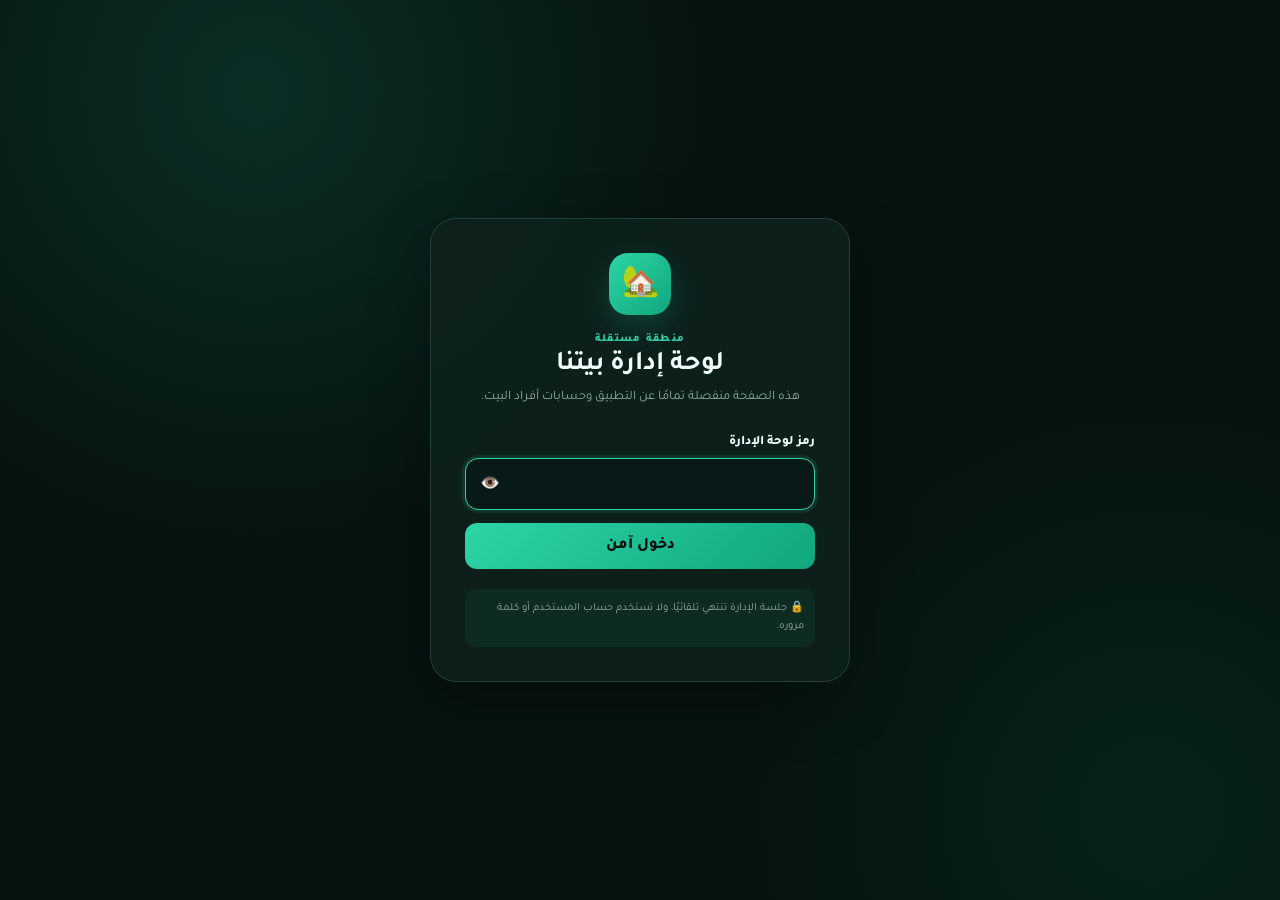
==== admin.html @ fe1a5e84 "إصلاح: فصل لوحة الإدارة عن تطبيق بيتنا - استعادة التطبيق الرئيسي دون مسار أو زر إدارة مدمج - حذف شاش" ====
<!DOCTYPE html>
<html lang="ar" dir="rtl">
<head>
  <meta charset="utf-8">
  <meta name="viewport" content="width=device-width,initial-scale=1,viewport-fit=cover">
  <meta name="robots" content="noindex,nofollow">
  <meta name="theme-color" content="#071a17">
  <title>لوحة إدارة بيتنا</title>
  <link rel="icon" href="assets/icons/favicon.svg" type="image/svg+xml">
  <link rel="preconnect" href="https://fonts.googleapis.com">
  <link rel="preconnect" href="https://fonts.gstatic.com" crossorigin>
  <link rel="stylesheet" href="https://fonts.googleapis.com/css2?family=Tajawal:wght@400;500;700;800&display=swap">
  <link rel="stylesheet" href="css/admin.css">
</head>
<body>
  <main id="loginView" class="login-shell">
    <section class="login-card">
      <div class="brand-mark">🏡</div>
      <div class="eyebrow">منطقة مستقلة</div>
      <h1>لوحة إدارة بيتنا</h1>
      <p>هذه الصفحة منفصلة تمامًا عن التطبيق وحسابات أفراد البيت.</p>
      <form id="loginForm">
        <label for="adminCode">رمز لوحة الإدارة</label>
        <div class="code-field">
          <input id="adminCode" type="password" autocomplete="off" autocapitalize="characters" spellcheck="false" required autofocus>
          <button type="button" id="toggleCode" aria-label="إظهار الرمز">👁️</button>
        </div>
        <div id="loginError" class="error" role="alert" hidden></div>
        <button class="primary" type="submit">دخول آمن</button>
      </form>
      <div class="security-note">🔒 جلسة الإدارة تنتهي تلقائيًا، ولا تستخدم حساب المستخدم أو كلمة مروره.</div>
    </section>
  </main>

  <div id="dashboardView" hidden>
    <header class="topbar">
      <div class="brand"><span>🏡</span><div><b>بيتنا</b><small>لوحة الإدارة المستقلة</small></div></div>
      <div class="top-actions">
        <span class="live"><i></i> متصل</span>
        <button class="icon-button" id="logoutBtn" title="خروج" aria-label="تسجيل الخروج">↪</button>
      </div>
    </header>
    <main class="dashboard">
      <div id="dashboardRoot" aria-live="polite"></div>
    </main>
  </div>

  <div id="toast" class="toast" hidden></div>
  <script type="module" src="js/admin-app.js"></script>
</body>
</html>
---- css/admin.css ----
:root {
  color-scheme: dark;
  --bg:#061310; --surface:#0d211d; --surface-2:#122b25; --line:#204039;
  --text:#effcf8; --muted:#91aaa3; --green:#2dd4a6; --green-2:#10a77e;
  --danger:#fb7185; --radius:18px; --shadow:0 18px 60px rgba(0,0,0,.28);
}
* { box-sizing:border-box; -webkit-tap-highlight-color:transparent; }
html,body { margin:0; min-height:100%; background:var(--bg); color:var(--text); font-family:Tajawal,system-ui,sans-serif; overflow-x:hidden; }
button,input { font:inherit; }
button { border:0; cursor:pointer; }
[hidden] { display:none !important; }

.login-shell { min-height:100vh; display:grid; place-items:center; padding:22px; background:
  radial-gradient(circle at 20% 10%, rgba(45,212,166,.14), transparent 35%),
  radial-gradient(circle at 90% 90%, rgba(16,167,126,.1), transparent 30%), var(--bg); }
.login-card { width:min(100%,420px); padding:34px; border:1px solid var(--line); border-radius:26px; background:rgba(13,33,29,.93); box-shadow:var(--shadow); }
.brand-mark { width:62px; height:62px; display:grid; place-items:center; margin:0 auto 18px; border-radius:19px; background:linear-gradient(135deg,var(--green),var(--green-2)); font-size:30px; box-shadow:0 12px 28px rgba(16,167,126,.25); }
.eyebrow { color:var(--green); font-size:11px; font-weight:800; text-align:center; letter-spacing:.12em; }
.login-card h1 { margin:4px 0 5px; text-align:center; font-size:27px; }
.login-card > p { margin:0 auto 26px; color:var(--muted); font-size:13px; text-align:center; line-height:1.7; }
label { display:block; margin-bottom:7px; font-size:13px; font-weight:800; }
.code-field { display:flex; align-items:center; border:1px solid var(--line); border-radius:13px; background:#071a17; overflow:hidden; transition:.2s; }
.code-field:focus-within { border-color:var(--green); box-shadow:0 0 0 3px rgba(45,212,166,.11); }
.code-field input { flex:1; min-width:0; height:50px; padding:0 14px; border:0; outline:0; background:transparent; color:var(--text); direction:ltr; letter-spacing:.08em; }
.code-field button { width:48px; height:50px; background:transparent; color:var(--muted); }
.primary,.secondary { min-height:46px; padding:0 16px; border-radius:12px; font-weight:800; }
.primary { width:100%; margin-top:13px; background:linear-gradient(135deg,var(--green),var(--green-2)); color:#03110e; }
.secondary { background:var(--surface-2); color:var(--text); border:1px solid var(--line); }
button:disabled { opacity:.55; cursor:wait; }
.error { margin-top:10px; padding:9px 11px; border-radius:10px; background:rgba(251,113,133,.1); color:var(--danger); font-size:12px; }
.security-note { margin-top:20px; padding:11px; border-radius:11px; background:rgba(45,212,166,.06); color:var(--muted); font-size:11px; line-height:1.6; }

.topbar { position:sticky; top:0; z-index:10; height:68px; display:flex; align-items:center; justify-content:space-between; padding:0 max(18px,calc((100vw - 1180px)/2)); border-bottom:1px solid var(--line); background:rgba(6,19,16,.88); backdrop-filter:blur(16px); }
.brand,.top-actions { display:flex; align-items:center; gap:10px; }
.brand > span { width:38px; height:38px; display:grid; place-items:center; border-radius:11px; background:var(--surface-2); }
.brand b,.brand small { display:block; }
.brand small { color:var(--muted); font-size:10px; }
.live { display:inline-flex; align-items:center; gap:7px; padding:7px 10px; border-radius:99px; background:rgba(45,212,166,.08); color:var(--green); font-size:11px; font-weight:800; }
.live i { width:7px; height:7px; border-radius:50%; background:var(--green); box-shadow:0 0 0 4px rgba(45,212,166,.1); }
.icon-button { width:38px; height:38px; border-radius:11px; background:var(--surface-2); color:var(--text); font-size:19px; }
.dashboard { width:min(1180px,100%); margin:auto; padding:26px 18px 44px; }
.page-head { display:flex; align-items:flex-end; justify-content:space-between; gap:16px; margin-bottom:18px; }
.page-head h1 { margin:0; font-size:clamp(24px,4vw,34px); }
.page-head p { margin:3px 0 0; color:var(--muted); font-size:12px; }
.actions { display:flex; gap:8px; flex-wrap:wrap; }
.actions button { width:auto; margin:0; }

.kpis { display:grid; grid-template-columns:repeat(4,minmax(0,1fr)); gap:12px; }
.kpi,.panel { min-width:0; border:1px solid var(--line); border-radius:var(--radius); background:var(--surface); box-shadow:0 7px 30px rgba(0,0,0,.1); }
.kpi { padding:18px; }
.kpi-icon { display:block; margin-bottom:8px; font-size:20px; }
.kpi strong { display:block; color:var(--green); font-size:31px; line-height:1; }
.kpi b { display:block; margin-top:7px; font-size:13px; }
.kpi small { display:block; margin-top:3px; color:var(--muted); font-size:10px; white-space:nowrap; overflow:hidden; text-overflow:ellipsis; }
.grid { display:grid; grid-template-columns:repeat(2,minmax(0,1fr)); gap:12px; margin-top:12px; }
.panel { padding:19px; }
.panel-head { display:flex; align-items:center; justify-content:space-between; gap:10px; margin-bottom:16px; }
.panel-head h2 { margin:0; font-size:16px; }
.panel-head small { display:block; margin-top:2px; color:var(--muted); font-size:10px; }
.chip { padding:4px 8px; border-radius:99px; background:rgba(45,212,166,.09); color:var(--green); font-size:10px; font-weight:800; direction:ltr; }
.trend { height:150px; display:grid; grid-template-columns:repeat(7,minmax(0,1fr)); align-items:end; gap:6px; }
.trend-day { height:100%; display:grid; grid-template-rows:18px 1fr 18px; gap:3px; text-align:center; }
.trend-day small { color:var(--muted); font-size:9px; overflow:hidden; white-space:nowrap; }
.bar { height:100%; display:flex; align-items:end; overflow:hidden; border-radius:8px; background:var(--surface-2); }
.bar i { display:block; width:100%; min-height:7px; border-radius:8px 8px 3px 3px; background:linear-gradient(var(--green),var(--green-2)); }
.mini-grid { display:grid; grid-template-columns:repeat(4,minmax(0,1fr)); gap:7px; margin-top:14px; }
.mini-grid div { min-width:0; padding:10px; border-radius:11px; background:var(--surface-2); }
.mini-grid b { display:block; color:var(--green); font-size:17px; }
.mini-grid span { display:block; color:var(--muted); font-size:9px; }
.usage { display:grid; gap:11px; }
.usage-row { display:grid; grid-template-columns:25px minmax(0,1fr) auto; align-items:center; gap:7px; font-size:12px; }
.usage-row > b { direction:ltr; }
.usage-line { grid-column:2/4; height:5px; overflow:hidden; border-radius:8px; background:var(--surface-2); }
.usage-line i { display:block; height:100%; border-radius:inherit; background:var(--green); }
.facts { display:grid; }
.fact { display:flex; justify-content:space-between; gap:12px; padding:11px 0; border-bottom:1px solid var(--line); font-size:12px; }
.fact:last-child { border:0; }
.fact span { color:var(--muted); }
.loading { min-height:300px; display:grid; place-content:center; text-align:center; color:var(--muted); }
.spinner { width:34px; height:34px; margin:0 auto 10px; border:3px solid var(--line); border-top-color:var(--green); border-radius:50%; animation:spin .8s linear infinite; }
@keyframes spin { to { transform:rotate(360deg); } }
.toast { position:fixed; z-index:50; inset-inline-start:50%; bottom:24px; transform:translateX(-50%); max-width:calc(100% - 32px); padding:11px 16px; border-radius:12px; background:#f0fdf9; color:#052e24; box-shadow:var(--shadow); font-size:12px; font-weight:800; }

@media (max-width:800px) {
  .kpis { grid-template-columns:repeat(2,minmax(0,1fr)); }
  .grid { grid-template-columns:1fr; }
  .mini-grid { grid-template-columns:repeat(2,minmax(0,1fr)); }
}
@media (max-width:520px) {
  .login-card { padding:26px 20px; }
  .topbar { padding:0 14px; }
  .live { display:none; }
  .dashboard { padding:20px 14px 34px; }
  .page-head { align-items:stretch; flex-direction:column; }
  .actions { display:grid; grid-template-columns:1fr 1fr; }
  .actions button { width:100%; padding-inline:8px; font-size:11px; }
  .kpi { padding:14px; }
  .kpi strong { font-size:25px; }
}
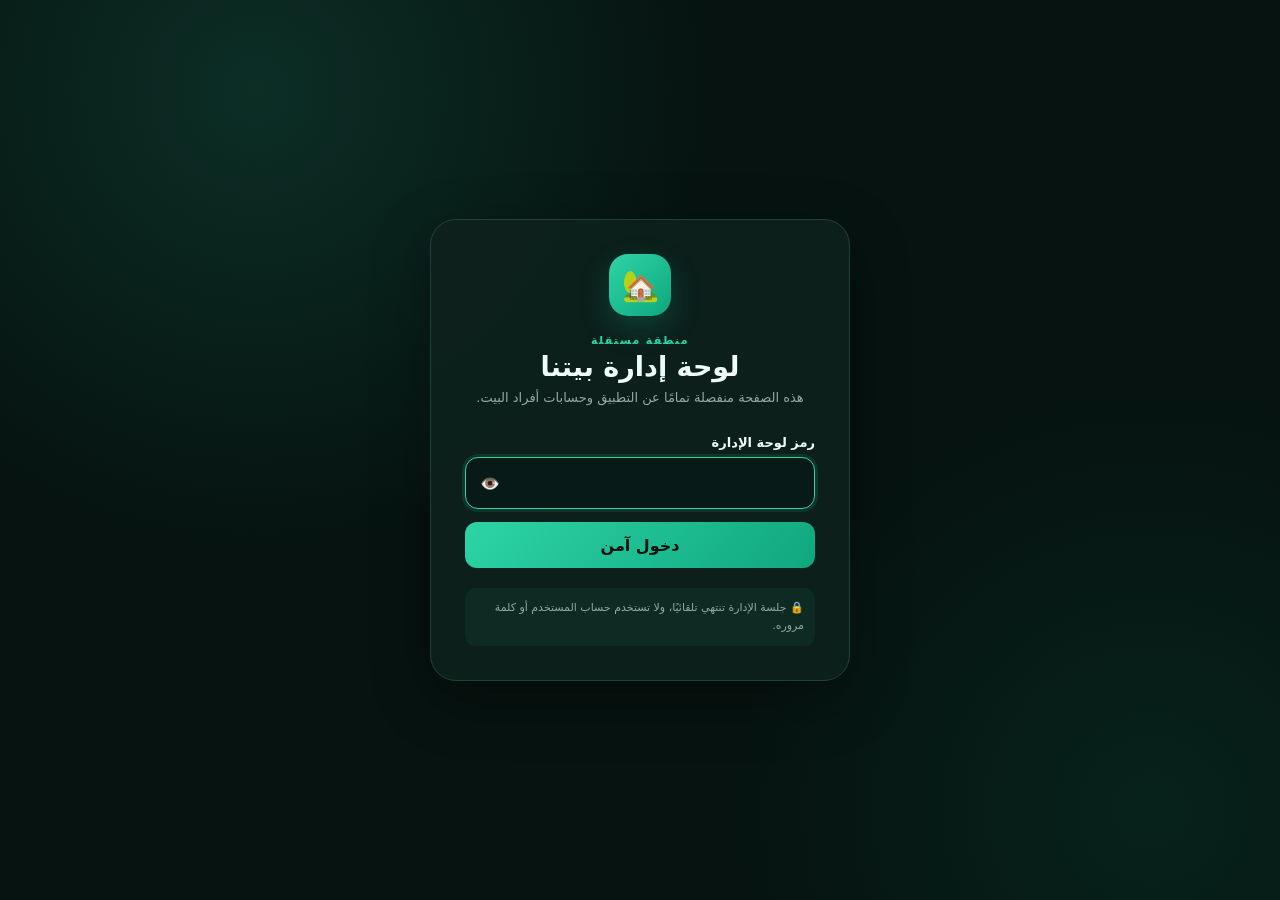
==== commit 2acf1841: "أمان: إغلاق ثغرة حقن شيفرة مخزَّنة، وسياسة محتوى، وتقسية الدخول ١) حقن شيفرة مخزَّنة (مؤكَّدة بإثبات" ====
--- a/admin.html
+++ b/admin.html
@@ -1,52 +1,59 @@
-<!DOCTYPE html>
-<html lang="ar" dir="rtl">
-<head>
-  <meta charset="utf-8">
-  <meta name="viewport" content="width=device-width,initial-scale=1,viewport-fit=cover">
-  <meta name="robots" content="noindex,nofollow">
-  <meta name="theme-color" content="#071a17">
-  <title>لوحة إدارة بيتنا</title>
-  <link rel="icon" href="assets/icons/favicon.svg" type="image/svg+xml">
-  <link rel="preconnect" href="https://fonts.googleapis.com">
-  <link rel="preconnect" href="https://fonts.gstatic.com" crossorigin>
-  <link rel="stylesheet" href="https://fonts.googleapis.com/css2?family=Tajawal:wght@400;500;700;800&display=swap">
-  <link rel="stylesheet" href="css/admin.css">
-</head>
-<body>
-  <main id="loginView" class="login-shell">
-    <section class="login-card">
-      <div class="brand-mark">🏡</div>
-      <div class="eyebrow">منطقة مستقلة</div>
-      <h1>لوحة إدارة بيتنا</h1>
-      <p>هذه الصفحة منفصلة تمامًا عن التطبيق وحسابات أفراد البيت.</p>
-      <form id="loginForm">
-        <label for="adminCode">رمز لوحة الإدارة</label>
-        <div class="code-field">
-          <input id="adminCode" type="password" autocomplete="off" autocapitalize="characters" spellcheck="false" required autofocus>
-          <button type="button" id="toggleCode" aria-label="إظهار الرمز">👁️</button>
-        </div>
-        <div id="loginError" class="error" role="alert" hidden></div>
-        <button class="primary" type="submit">دخول آمن</button>
-      </form>
-      <div class="security-note">🔒 جلسة الإدارة تنتهي تلقائيًا، ولا تستخدم حساب المستخدم أو كلمة مروره.</div>
-    </section>
-  </main>
-
-  <div id="dashboardView" hidden>
-    <header class="topbar">
-      <div class="brand"><span>🏡</span><div><b>بيتنا</b><small>لوحة الإدارة المستقلة</small></div></div>
-      <div class="top-actions">
-        <span class="live"><i></i> متصل</span>
-        <button class="icon-button" id="logoutBtn" title="خروج" aria-label="تسجيل الخروج">↪</button>
-      </div>
-    </header>
-    <main class="dashboard">
-      <div id="dashboardRoot" aria-live="polite"></div>
-    </main>
-  </div>
-
-  <div id="toast" class="toast" hidden></div>
-  <script type="module" src="js/admin-app.js"></script>
-</body>
-</html>
+<!DOCTYPE html>
+<html lang="ar" dir="rtl">
+<head>
+  <meta charset="utf-8">
+  <meta name="viewport" content="width=device-width,initial-scale=1,viewport-fit=cover">
+  <meta name="robots" content="noindex,nofollow">
+  <meta name="theme-color" content="#071a17">
+  <title>لوحة إدارة بيتنا</title>
+  <link rel="icon" href="assets/icons/favicon.svg" type="image/svg+xml">
+<!-- سياسة المحتوى: خطّ الدفاع الثاني. لو تسرّب نصّ فيه وسم إلى الصفحة
+     فلن يُنفَّذ شيء من خارج ملفاتنا، ولن يُرسل شيء إلى خادم غريب.
+     ‎'unsafe-inline'‎ للأنماط وحدها — الصفحة مليئة بـ ‎style=""‎، وحقن
+     نمطٍ لا يُشغّل شيفرة. السكربت لا استثناء له.
+     ملاحظة لمن يستضيف نسخته: خادم API على دومين آخر يحتاج إضافته
+     إلى ‎connect-src‎ هنا. -->
+<meta http-equiv="Content-Security-Policy" content="default-src 'self'; base-uri 'self'; object-src 'none'; form-action 'none'; script-src 'self'; style-src 'self' 'unsafe-inline' https://fonts.googleapis.com; font-src 'self' https://fonts.gstatic.com; img-src 'self' data:; connect-src 'self'">
+  <link rel="preconnect" href="https://fonts.googleapis.com">
+  <link rel="preconnect" href="https://fonts.gstatic.com" crossorigin>
+  <link rel="stylesheet" href="https://fonts.googleapis.com/css2?family=Tajawal:wght@400;500;700;800&display=swap">
+  <link rel="stylesheet" href="css/admin.css">
+</head>
+<body>
+  <main id="loginView" class="login-shell">
+    <section class="login-card">
+      <div class="brand-mark">🏡</div>
+      <div class="eyebrow">منطقة مستقلة</div>
+      <h1>لوحة إدارة بيتنا</h1>
+      <p>هذه الصفحة منفصلة تمامًا عن التطبيق وحسابات أفراد البيت.</p>
+      <form id="loginForm">
+        <label for="adminCode">رمز لوحة الإدارة</label>
+        <div class="code-field">
+          <input id="adminCode" type="password" autocomplete="off" autocapitalize="characters" spellcheck="false" required autofocus>
+          <button type="button" id="toggleCode" aria-label="إظهار الرمز">👁️</button>
+        </div>
+        <div id="loginError" class="error" role="alert" hidden></div>
+        <button class="primary" type="submit">دخول آمن</button>
+      </form>
+      <div class="security-note">🔒 جلسة الإدارة تنتهي تلقائيًا، ولا تستخدم حساب المستخدم أو كلمة مروره.</div>
+    </section>
+  </main>
 
+  <div id="dashboardView" hidden>
+    <header class="topbar">
+      <div class="brand"><span>🏡</span><div><b>بيتنا</b><small>لوحة الإدارة المستقلة</small></div></div>
+      <div class="top-actions">
+        <span class="live"><i></i> متصل</span>
+        <button class="icon-button" id="logoutBtn" title="خروج" aria-label="تسجيل الخروج">↪</button>
+      </div>
+    </header>
+    <main class="dashboard">
+      <div id="dashboardRoot" aria-live="polite"></div>
+    </main>
+  </div>
+
+  <div id="toast" class="toast" hidden></div>
+  <script type="module" src="js/admin-app.js"></script>
+</body>
+</html>
+
